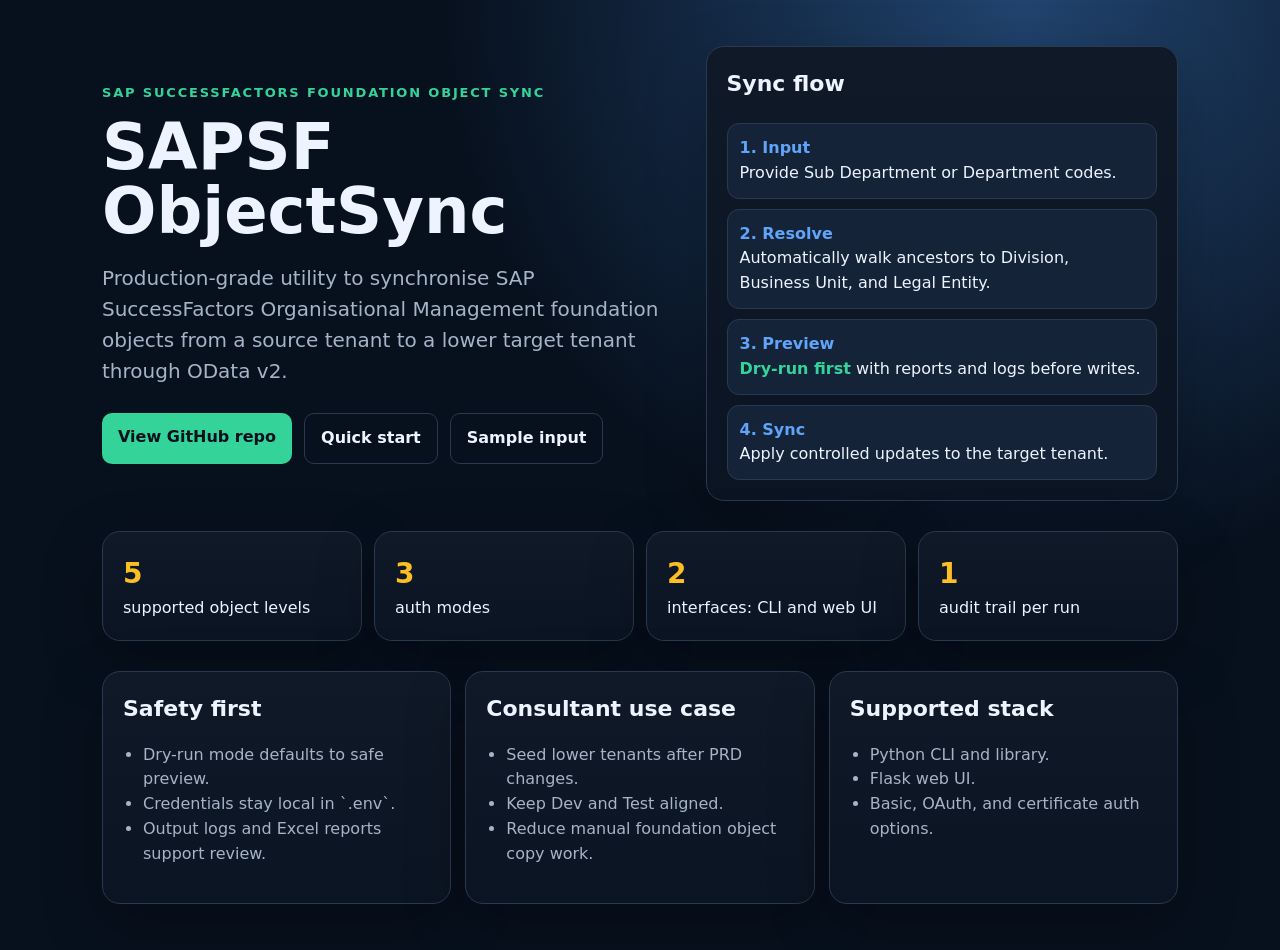
==== index.html @ e9845a9d "Add GitHub Pages landing page" ====
<!DOCTYPE html>
<html lang="en">
<head>
  <meta charset="UTF-8">
  <meta name="viewport" content="width=device-width, initial-scale=1.0">
  <title>SAPSF ObjectSync</title>
  <meta name="description" content="SAP SuccessFactors foundation object synchronisation for PRD to lower tenant sync, with dry-run, audit logs, CLI, Python library, and Flask web UI.">
  <meta property="og:title" content="SAPSF ObjectSync">
  <meta property="og:description" content="Synchronise SAP SuccessFactors OM foundation objects from source to target tenants with dry-run safety and detailed output reports.">
  <meta property="og:image" content="https://sahirvhora.github.io/SAPSF_ObjectSync/preview.svg">
  <meta property="og:type" content="website">
  <style>
    :root { color-scheme: dark; --bg:#07101d; --panel:#101927; --panel2:#152338; --line:#29394f; --text:#edf4ff; --muted:#a6b4c7; --blue:#60a5fa; --green:#34d399; --red:#fb7185; --gold:#fbbf24; }
    * { box-sizing:border-box; }
    body { margin:0; font-family:Inter, ui-sans-serif, system-ui, -apple-system, BlinkMacSystemFont, "Segoe UI", sans-serif; background:radial-gradient(circle at 80% 0%, #21446f 0, var(--bg) 42%); color:var(--text); line-height:1.55; }
    .wrap { max-width:1120px; margin:0 auto; padding:46px 22px; }
    .hero { display:grid; grid-template-columns:1.1fr .9fr; gap:26px; align-items:center; }
    .eyebrow { color:var(--green); text-transform:uppercase; letter-spacing:.14em; font-size:13px; font-weight:800; }
    h1 { margin:12px 0 16px; font-size:clamp(34px,6vw,64px); line-height:1; }
    .lead { color:var(--muted); font-size:20px; max-width:760px; }
    .actions { display:flex; flex-wrap:wrap; gap:12px; margin-top:26px; }
    a.btn { color:#06101d; background:var(--green); padding:12px 16px; border-radius:10px; text-decoration:none; font-weight:800; }
    a.btn.secondary { color:var(--text); background:transparent; border:1px solid var(--line); }
    .panel, .card { background:linear-gradient(180deg,var(--panel),#0b1422); border:1px solid var(--line); border-radius:18px; padding:20px; box-shadow:0 20px 60px rgba(0,0,0,.25); }
    .flow { display:grid; gap:10px; }
    .step { background:var(--panel2); border:1px solid var(--line); border-radius:12px; padding:12px; }
    .step b { color:var(--blue); }
    .metrics { display:grid; grid-template-columns:repeat(4,1fr); gap:12px; margin:30px 0; }
    .metric strong { display:block; color:var(--gold); font-size:28px; }
    .grid { display:grid; grid-template-columns:repeat(3,1fr); gap:14px; }
    h2 { margin:0 0 12px; font-size:22px; }
    ul { color:var(--muted); padding-left:20px; }
    .safe { color:var(--green); font-weight:800; }
    @media (max-width:850px){ .hero,.metrics,.grid{grid-template-columns:1fr} .wrap{padding:30px 16px} }
  </style>
</head>
<body>
  <main class="wrap">
    <section class="hero">
      <div>
        <div class="eyebrow">SAP SuccessFactors foundation object sync</div>
        <h1>SAPSF ObjectSync</h1>
        <p class="lead">Production-grade utility to synchronise SAP SuccessFactors Organisational Management foundation objects from a source tenant to a lower target tenant through OData v2.</p>
        <div class="actions">
          <a class="btn" href="https://github.com/SahirVhora/SAPSF_ObjectSync">View GitHub repo</a>
          <a class="btn secondary" href="https://github.com/SahirVhora/SAPSF_ObjectSync#quick-start">Quick start</a>
          <a class="btn secondary" href="https://github.com/SahirVhora/SAPSF_ObjectSync/tree/main/sample_data">Sample input</a>
        </div>
      </div>
      <aside class="card flow">
        <h2>Sync flow</h2>
        <div class="step"><b>1. Input</b><br>Provide Sub Department or Department codes.</div>
        <div class="step"><b>2. Resolve</b><br>Automatically walk ancestors to Division, Business Unit, and Legal Entity.</div>
        <div class="step"><b>3. Preview</b><br><span class="safe">Dry-run first</span> with reports and logs before writes.</div>
        <div class="step"><b>4. Sync</b><br>Apply controlled updates to the target tenant.</div>
      </aside>
    </section>

    <section class="metrics">
      <div class="panel metric"><strong>5</strong> supported object levels</div>
      <div class="panel metric"><strong>3</strong> auth modes</div>
      <div class="panel metric"><strong>2</strong> interfaces: CLI and web UI</div>
      <div class="panel metric"><strong>1</strong> audit trail per run</div>
    </section>

    <section class="grid">
      <div class="panel"><h2>Safety first</h2><ul><li>Dry-run mode defaults to safe preview.</li><li>Credentials stay local in `.env`.</li><li>Output logs and Excel reports support review.</li></ul></div>
      <div class="panel"><h2>Consultant use case</h2><ul><li>Seed lower tenants after PRD changes.</li><li>Keep Dev and Test aligned.</li><li>Reduce manual foundation object copy work.</li></ul></div>
      <div class="panel"><h2>Supported stack</h2><ul><li>Python CLI and library.</li><li>Flask web UI.</li><li>Basic, OAuth, and certificate auth options.</li></ul></div>
    </section>
  </main>
</body>
</html>
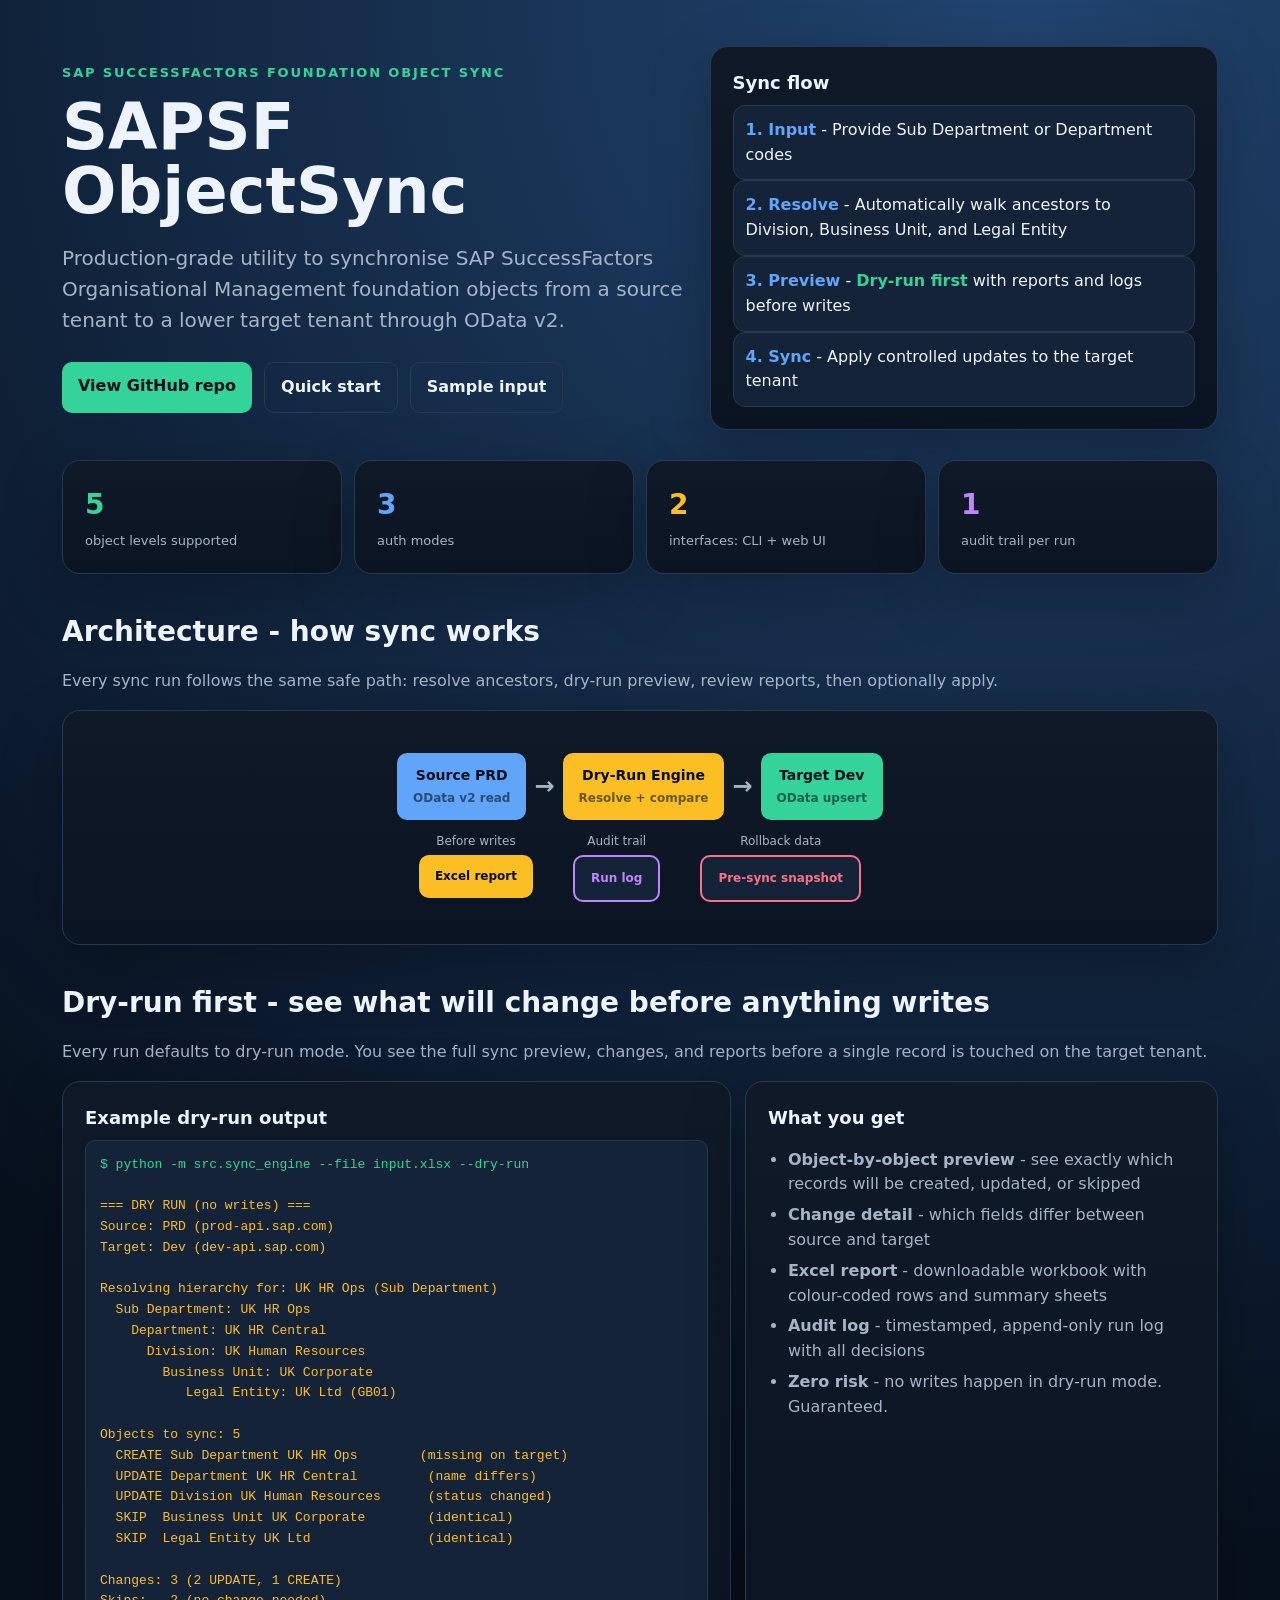
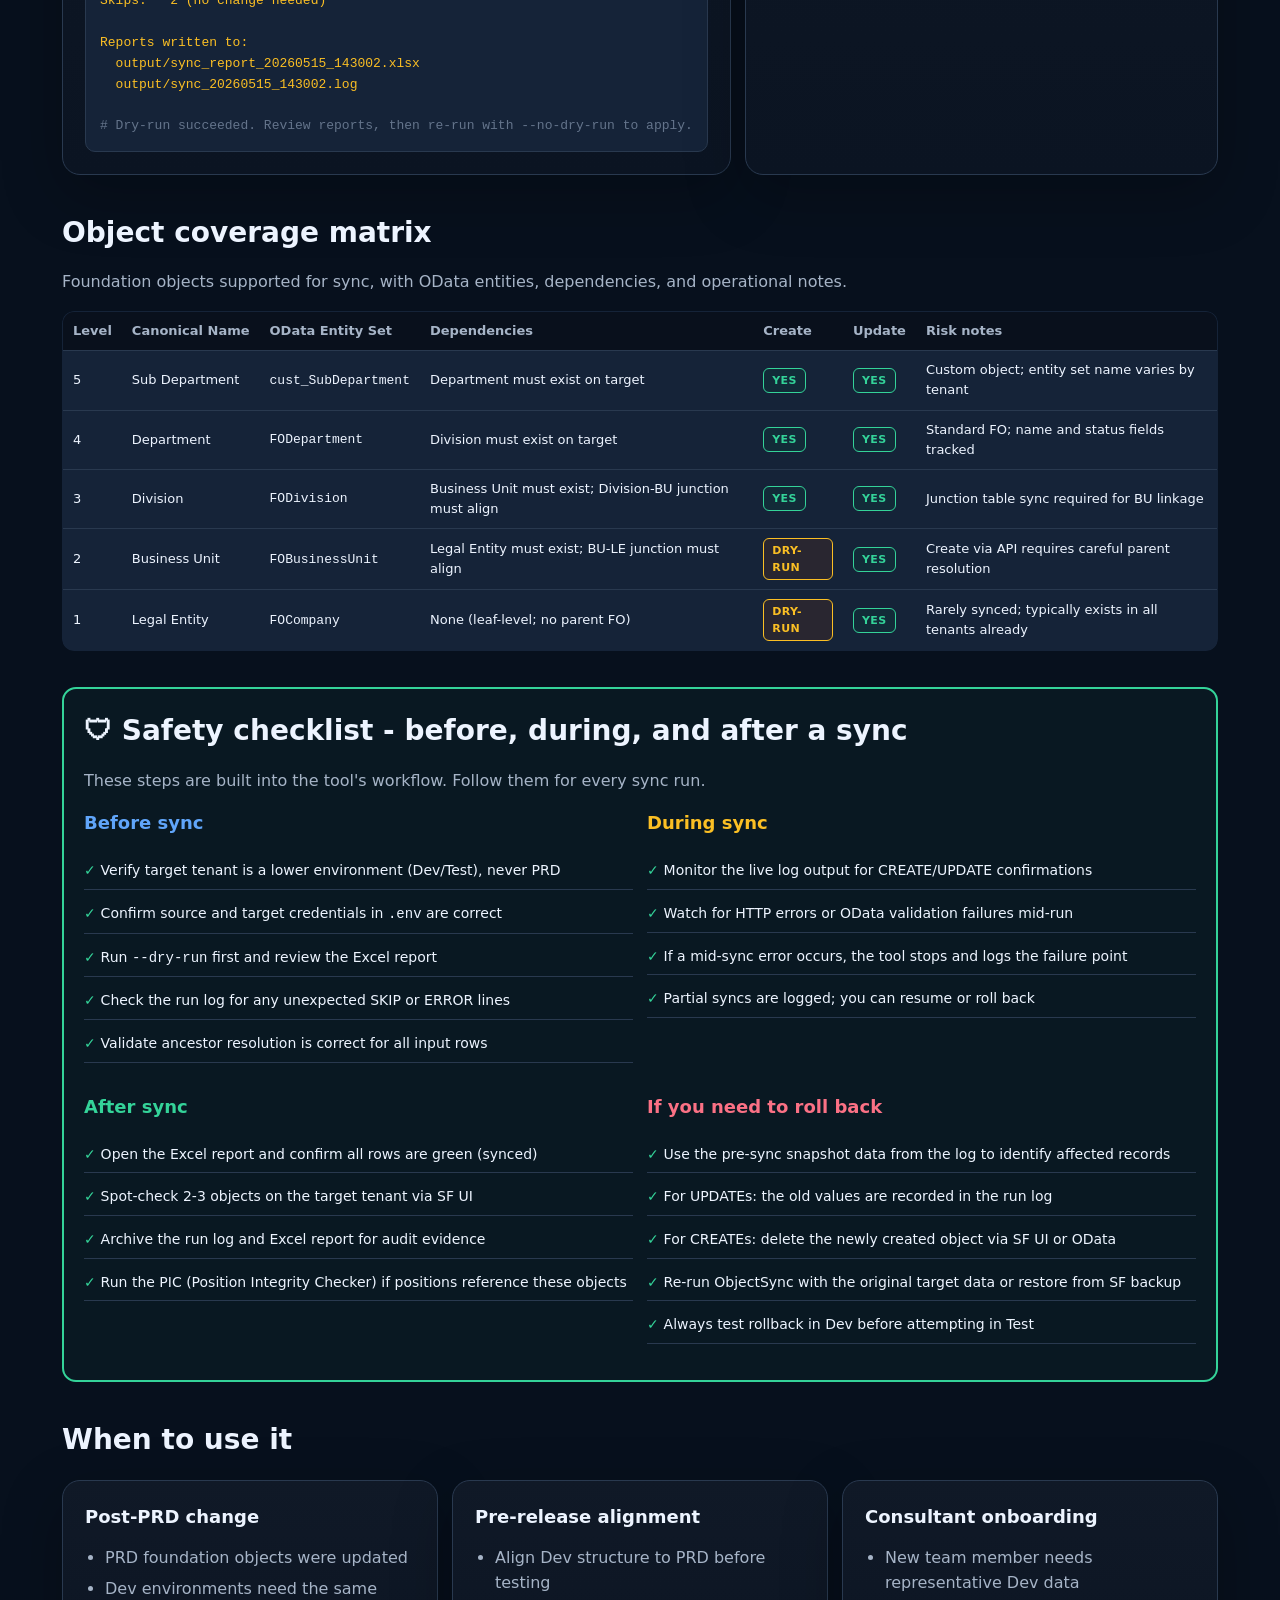
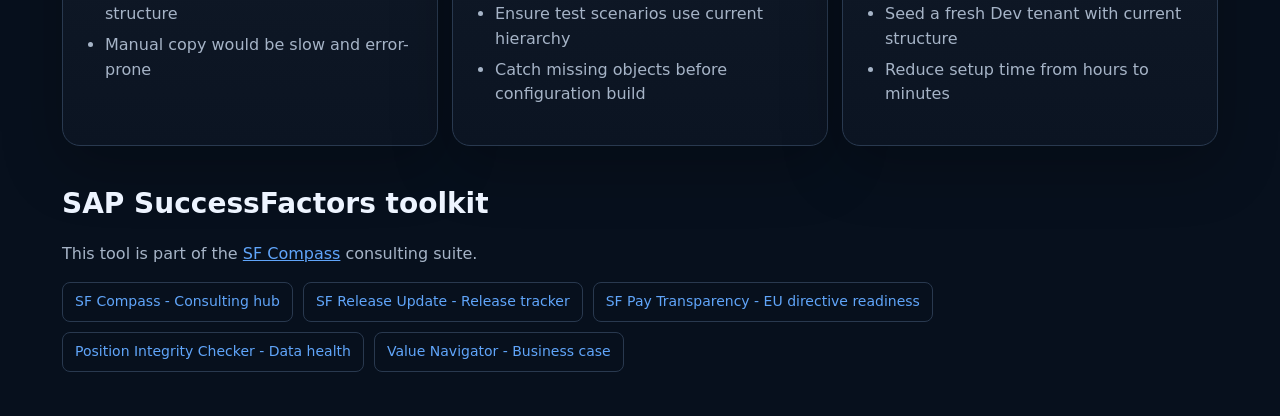
==== commit 9136d783: "Add architecture diagram, dry-run demo, safety checklist, and object coverage matrix" ====
--- a/index.html
+++ b/index.html
@@ -9,33 +9,71 @@
   <meta property="og:description" content="Synchronise SAP SuccessFactors OM foundation objects from source to target tenants with dry-run safety and detailed output reports.">
   <meta property="og:image" content="https://sahirvhora.github.io/SAPSF_ObjectSync/preview.svg">
   <meta property="og:type" content="website">
+  <meta name="twitter:card" content="summary_large_image">
+  <meta name="twitter:image" content="https://sahirvhora.github.io/SAPSF_ObjectSync/preview.svg">
   <style>
-    :root { color-scheme: dark; --bg:#07101d; --panel:#101927; --panel2:#152338; --line:#29394f; --text:#edf4ff; --muted:#a6b4c7; --blue:#60a5fa; --green:#34d399; --red:#fb7185; --gold:#fbbf24; }
+    :root { color-scheme: dark; --bg:#07101d; --panel:#101927; --panel2:#152338; --line:#29394f; --text:#edf4ff; --muted:#a6b4c7; --blue:#60a5fa; --green:#34d399; --red:#fb7185; --gold:#fbbf24; --purple:#c084fc; }
     * { box-sizing:border-box; }
     body { margin:0; font-family:Inter, ui-sans-serif, system-ui, -apple-system, BlinkMacSystemFont, "Segoe UI", sans-serif; background:radial-gradient(circle at 80% 0%, #21446f 0, var(--bg) 42%); color:var(--text); line-height:1.55; }
-    .wrap { max-width:1120px; margin:0 auto; padding:46px 22px; }
+    .wrap { max-width:1200px; margin:0 auto; padding:46px 22px; }
     .hero { display:grid; grid-template-columns:1.1fr .9fr; gap:26px; align-items:center; }
     .eyebrow { color:var(--green); text-transform:uppercase; letter-spacing:.14em; font-size:13px; font-weight:800; }
     h1 { margin:12px 0 16px; font-size:clamp(34px,6vw,64px); line-height:1; }
+    h2 { margin:0 0 14px; font-size:clamp(20px,3vw,28px); }
+    h3 { font-size:18px; margin:0 0 8px; }
     .lead { color:var(--muted); font-size:20px; max-width:760px; }
     .actions { display:flex; flex-wrap:wrap; gap:12px; margin-top:26px; }
     a.btn { color:#06101d; background:var(--green); padding:12px 16px; border-radius:10px; text-decoration:none; font-weight:800; }
     a.btn.secondary { color:var(--text); background:transparent; border:1px solid var(--line); }
-    .panel, .card { background:linear-gradient(180deg,var(--panel),#0b1422); border:1px solid var(--line); border-radius:18px; padding:20px; box-shadow:0 20px 60px rgba(0,0,0,.25); }
-    .flow { display:grid; gap:10px; }
+    .section { margin-top:36px; }
+    .panel, .card { background:linear-gradient(180deg,var(--panel),#0b1422); border:1px solid var(--line); border-radius:18px; padding:22px; box-shadow:0 20px 60px rgba(0,0,0,.25); }
+    .metrics { display:grid; grid-template-columns:repeat(4,1fr); gap:12px; margin:30px 0; }
+    .metric strong { display:block; font-size:28px; }
+    .metric .muted-sub { font-size:13px; color:var(--muted); margin-top:4px; display:block; }
+    .grid2 { display:grid; grid-template-columns:repeat(2,1fr); gap:14px; }
+    .grid3 { display:grid; grid-template-columns:repeat(3,1fr); gap:14px; margin-top:18px; }
+    .grid4 { display:grid; grid-template-columns:repeat(4,1fr); gap:14px; margin-top:18px; }
+    ul { padding-left:20px; color:var(--muted); }
+    li { margin-bottom:6px; }
+    .safe { color:var(--green); font-weight:800; }
+    table { width:100%; border-collapse:collapse; background:var(--panel2); border:1px solid var(--line); border-radius:12px; overflow:hidden; font-size:13px; }
+    th, td { padding:9px 10px; border-bottom:1px solid var(--line); text-align:left; }
+    th { color:var(--muted); font-weight:700; background:#09101c; white-space:nowrap; }
+    tr:hover td { background:rgba(96,165,250,.04); }
+    .table-wrap { overflow-x:auto; margin-top:12px; border-radius:12px; }
+    .badge { display:inline-block; padding:3px 8px; border-radius:6px; font-size:11px; font-weight:800; letter-spacing:.04em; }
+    .badge-yes { background:#064e3b33; color:var(--green); border:1px solid var(--green); }
+    .badge-dry { background:#78350f33; color:var(--gold); border:1px solid var(--gold); }
+    .badge-na { background:#1e1b4b33; color:var(--purple); border:1px solid var(--purple); }
     .step { background:var(--panel2); border:1px solid var(--line); border-radius:12px; padding:12px; }
     .step b { color:var(--blue); }
-    .metrics { display:grid; grid-template-columns:repeat(4,1fr); gap:12px; margin:30px 0; }
-    .metric strong { display:block; color:var(--gold); font-size:28px; }
-    .grid { display:grid; grid-template-columns:repeat(3,1fr); gap:14px; }
-    h2 { margin:0 0 12px; font-size:22px; }
-    ul { color:var(--muted); padding-left:20px; }
-    .safe { color:var(--green); font-weight:800; }
-    @media (max-width:850px){ .hero,.metrics,.grid{grid-template-columns:1fr} .wrap{padding:30px 16px} }
+    .checklist { list-style:none; padding:0; }
+    .checklist li { padding:7px 0; border-bottom:1px solid var(--line); color:var(--text); font-size:14px; }
+    .checklist li::before { content:"✓  "; color:var(--green); font-weight:800; }
+    .safe-box { border:2px solid var(--green); border-radius:14px; padding:20px; background:rgba(52,211,153,.04); }
+    .safe-box strong { color:var(--green); }
+    .related { display:flex; flex-wrap:wrap; gap:10px; margin-top:14px; }
+    .related a { color:var(--blue); border:1px solid var(--line); border-radius:8px; padding:8px 12px; text-decoration:none; font-size:14px; }
+    .related a:hover { border-color:var(--blue); }
+    .arch { text-align:center; margin:20px 0; }
+    .arch-row { display:flex; gap:8px; justify-content:center; align-items:center; flex-wrap:wrap; }
+    .arch-box { padding:12px 16px; border-radius:10px; font-weight:700; font-size:14px; min-width:110px; text-align:center; }
+    .arch-src { background:var(--blue); color:#06101d; }
+    .arch-dry { background:var(--gold); color:#06101d; }
+    .arch-tgt { background:var(--green); color:#06101d; }
+    .arch-log { background:var(--panel2); border:2px solid var(--purple); color:var(--purple); }
+    .arch-arrow { color:var(--muted); font-size:24px; font-weight:800; }
+    .arch-label { color:var(--muted); font-size:12px; margin-top:4px; }
+    .code-block { background:var(--panel2); border:1px solid var(--line); border-radius:10px; padding:14px; font-family:"Cascadia Code","Fira Code",monospace; font-size:13px; color:var(--muted); overflow-x:auto; white-space:pre; line-height:1.6; }
+    .code-block .cmd { color:var(--green); }
+    .code-block .comment { color:#64748b; }
+    .code-block .output { color:var(--gold); }
+    @media (max-width:860px){ .hero,.grid2,.grid3,.grid4,.metrics{grid-template-columns:1fr} .wrap{padding:30px 16px} }
   </style>
 </head>
 <body>
   <main class="wrap">
+    <!-- ===== HERO ===== -->
     <section class="hero">
       <div>
         <div class="eyebrow">SAP SuccessFactors foundation object sync</div>
@@ -47,26 +85,206 @@
           <a class="btn secondary" href="https://github.com/SahirVhora/SAPSF_ObjectSync/tree/main/sample_data">Sample input</a>
         </div>
       </div>
-      <aside class="card flow">
-        <h2>Sync flow</h2>
-        <div class="step"><b>1. Input</b><br>Provide Sub Department or Department codes.</div>
-        <div class="step"><b>2. Resolve</b><br>Automatically walk ancestors to Division, Business Unit, and Legal Entity.</div>
-        <div class="step"><b>3. Preview</b><br><span class="safe">Dry-run first</span> with reports and logs before writes.</div>
-        <div class="step"><b>4. Sync</b><br>Apply controlled updates to the target tenant.</div>
+      <aside class="card">
+        <h3>Sync flow</h3>
+        <div class="step"><b>1. Input</b> - Provide Sub Department or Department codes</div>
+        <div class="step"><b>2. Resolve</b> - Automatically walk ancestors to Division, Business Unit, and Legal Entity</div>
+        <div class="step"><b>3. Preview</b> - <span class="safe">Dry-run first</span> with reports and logs before writes</div>
+        <div class="step"><b>4. Sync</b> - Apply controlled updates to the target tenant</div>
       </aside>
     </section>
 
+    <!-- ===== METRICS ===== -->
     <section class="metrics">
-      <div class="panel metric"><strong>5</strong> supported object levels</div>
-      <div class="panel metric"><strong>3</strong> auth modes</div>
-      <div class="panel metric"><strong>2</strong> interfaces: CLI and web UI</div>
-      <div class="panel metric"><strong>1</strong> audit trail per run</div>
-    </section>
-
-    <section class="grid">
-      <div class="panel"><h2>Safety first</h2><ul><li>Dry-run mode defaults to safe preview.</li><li>Credentials stay local in `.env`.</li><li>Output logs and Excel reports support review.</li></ul></div>
-      <div class="panel"><h2>Consultant use case</h2><ul><li>Seed lower tenants after PRD changes.</li><li>Keep Dev and Test aligned.</li><li>Reduce manual foundation object copy work.</li></ul></div>
-      <div class="panel"><h2>Supported stack</h2><ul><li>Python CLI and library.</li><li>Flask web UI.</li><li>Basic, OAuth, and certificate auth options.</li></ul></div>
+      <div class="panel metric"><strong style="color:var(--green)">5</strong><span class="muted-sub">object levels supported</span></div>
+      <div class="panel metric"><strong style="color:var(--blue)">3</strong><span class="muted-sub">auth modes</span></div>
+      <div class="panel metric"><strong style="color:var(--gold)">2</strong><span class="muted-sub">interfaces: CLI + web UI</span></div>
+      <div class="panel metric"><strong style="color:var(--purple)">1</strong><span class="muted-sub">audit trail per run</span></div>
+    </section>
+
+    <!-- ===== ARCHITECTURE DIAGRAM ===== -->
+    <section class="section">
+      <h2>Architecture - how sync works</h2>
+      <p style="color:var(--muted);margin-bottom:16px">Every sync run follows the same safe path: resolve ancestors, dry-run preview, review reports, then optionally apply.</p>
+      <div class="card">
+        <div class="arch">
+          <div class="arch-row" style="margin-bottom:12px">
+            <div class="arch-box arch-src">Source PRD<br><span class="arch-label" style="color:#06101d99">OData v2 read</span></div>
+            <div class="arch-arrow">&#8594;</div>
+            <div class="arch-box arch-dry">Dry-Run Engine<br><span class="arch-label" style="color:#06101d99">Resolve + compare</span></div>
+            <div class="arch-arrow">&#8594;</div>
+            <div class="arch-box arch-tgt">Target Dev<br><span class="arch-label" style="color:#06101d99">OData upsert</span></div>
+          </div>
+          <div style="display:flex;justify-content:center;gap:40px;flex-wrap:wrap;margin-top:8px">
+            <div style="text-align:center">
+              <div style="color:var(--muted);font-size:12px;margin-bottom:4px">Before writes</div>
+              <div class="arch-box arch-dry" style="font-size:12px;min-width:80px">Excel report</div>
+            </div>
+            <div style="text-align:center">
+              <div style="color:var(--muted);font-size:12px;margin-bottom:4px">Audit trail</div>
+              <div class="arch-box arch-log" style="font-size:12px;min-width:80px">Run log</div>
+            </div>
+            <div style="text-align:center">
+              <div style="color:var(--muted);font-size:12px;margin-bottom:4px">Rollback data</div>
+              <div class="arch-box" style="background:var(--panel2);border:2px solid var(--red);color:var(--red);font-size:12px;min-width:80px">Pre-sync snapshot</div>
+            </div>
+          </div>
+        </div>
+      </div>
+    </section>
+
+    <!-- ===== DRY-RUN DEMO ===== -->
+    <section class="section">
+      <h2>Dry-run first - see what will change before anything writes</h2>
+      <p style="color:var(--muted)">Every run defaults to dry-run mode. You see the full sync preview, changes, and reports before a single record is touched on the target tenant.</p>
+      <div class="grid2">
+        <div class="card">
+          <h3>Example dry-run output</h3>
+          <div class="code-block"><span class="cmd">$ python -m src.sync_engine --file input.xlsx --dry-run</span>
+
+<span class="output">=== DRY RUN (no writes) ===
+Source: PRD (prod-api.sap.com)
+Target: Dev (dev-api.sap.com)
+
+Resolving hierarchy for: UK HR Ops (Sub Department)
+  Sub Department: UK HR Ops
+    Department: UK HR Central
+      Division: UK Human Resources
+        Business Unit: UK Corporate
+           Legal Entity: UK Ltd (GB01)
+
+Objects to sync: 5
+  CREATE Sub Department UK HR Ops        (missing on target)
+  UPDATE Department UK HR Central         (name differs)
+  UPDATE Division UK Human Resources      (status changed)
+  SKIP  Business Unit UK Corporate        (identical)
+  SKIP  Legal Entity UK Ltd               (identical)
+
+Changes: 3 (2 UPDATE, 1 CREATE)
+Skips:   2 (no change needed)
+
+Reports written to:
+  output/sync_report_20260515_143002.xlsx
+  output/sync_20260515_143002.log
+
+<span class="comment"># Dry-run succeeded. Review reports, then re-run with --no-dry-run to apply.</span></span></div>
+        </div>
+        <div class="card">
+          <h3>What you get</h3>
+          <ul style="padding-left:20px">
+            <li><b>Object-by-object preview</b> - see exactly which records will be created, updated, or skipped</li>
+            <li><b>Change detail</b> - which fields differ between source and target</li>
+            <li><b>Excel report</b> - downloadable workbook with colour-coded rows and summary sheets</li>
+            <li><b>Audit log</b> - timestamped, append-only run log with all decisions</li>
+            <li><b>Zero risk</b> - no writes happen in dry-run mode. Guaranteed.</li>
+          </ul>
+        </div>
+      </div>
+    </section>
+
+    <!-- ===== OBJECT COVERAGE MATRIX ===== -->
+    <section class="section">
+      <h2>Object coverage matrix</h2>
+      <p style="color:var(--muted)">Foundation objects supported for sync, with OData entities, dependencies, and operational notes.</p>
+      <div class="table-wrap">
+        <table>
+          <thead>
+            <tr>
+              <th>Level</th><th>Canonical Name</th><th>OData Entity Set</th><th>Dependencies</th><th>Create</th><th>Update</th><th>Risk notes</th>
+            </tr>
+          </thead>
+          <tbody>
+            <tr>
+              <td>5</td><td>Sub Department</td><td><code>cust_SubDepartment</code></td><td>Department must exist on target</td><td><span class="badge badge-yes">YES</span></td><td><span class="badge badge-yes">YES</span></td><td>Custom object; entity set name varies by tenant</td>
+            </tr>
+            <tr>
+              <td>4</td><td>Department</td><td><code>FODepartment</code></td><td>Division must exist on target</td><td><span class="badge badge-yes">YES</span></td><td><span class="badge badge-yes">YES</span></td><td>Standard FO; name and status fields tracked</td>
+            </tr>
+            <tr>
+              <td>3</td><td>Division</td><td><code>FODivision</code></td><td>Business Unit must exist; Division-BU junction must align</td><td><span class="badge badge-yes">YES</span></td><td><span class="badge badge-yes">YES</span></td><td>Junction table sync required for BU linkage</td>
+            </tr>
+            <tr>
+              <td>2</td><td>Business Unit</td><td><code>FOBusinessUnit</code></td><td>Legal Entity must exist; BU-LE junction must align</td><td><span class="badge badge-dry">DRY-RUN</span></td><td><span class="badge badge-yes">YES</span></td><td>Create via API requires careful parent resolution</td>
+            </tr>
+            <tr>
+              <td>1</td><td>Legal Entity</td><td><code>FOCompany</code></td><td>None (leaf-level; no parent FO)</td><td><span class="badge badge-dry">DRY-RUN</span></td><td><span class="badge badge-yes">YES</span></td><td>Rarely synced; typically exists in all tenants already</td>
+            </tr>
+          </tbody>
+        </table>
+      </div>
+    </section>
+
+    <!-- ===== SAFETY & ROLLBACK ===== -->
+    <section class="section">
+      <div class="safe-box">
+        <h2>&#128737; Safety checklist - before, during, and after a sync</h2>
+        <p style="color:var(--muted);margin-bottom:16px">These steps are built into the tool's workflow. Follow them for every sync run.</p>
+        <div class="grid2">
+          <div>
+            <h3 style="color:var(--blue)">Before sync</h3>
+            <ul class="checklist">
+              <li>Verify target tenant is a lower environment (Dev/Test), never PRD</li>
+              <li>Confirm source and target credentials in <code>.env</code> are correct</li>
+              <li>Run <code>--dry-run</code> first and review the Excel report</li>
+              <li>Check the run log for any unexpected SKIP or ERROR lines</li>
+              <li>Validate ancestor resolution is correct for all input rows</li>
+            </ul>
+          </div>
+          <div>
+            <h3 style="color:var(--gold)">During sync</h3>
+            <ul class="checklist">
+              <li>Monitor the live log output for CREATE/UPDATE confirmations</li>
+              <li>Watch for HTTP errors or OData validation failures mid-run</li>
+              <li>If a mid-sync error occurs, the tool stops and logs the failure point</li>
+              <li>Partial syncs are logged; you can resume or roll back</li>
+            </ul>
+          </div>
+        </div>
+        <div class="grid2" style="margin-top:14px">
+          <div>
+            <h3 style="color:var(--green)">After sync</h3>
+            <ul class="checklist">
+              <li>Open the Excel report and confirm all rows are green (synced)</li>
+              <li>Spot-check 2-3 objects on the target tenant via SF UI</li>
+              <li>Archive the run log and Excel report for audit evidence</li>
+              <li>Run the PIC (Position Integrity Checker) if positions reference these objects</li>
+            </ul>
+          </div>
+          <div>
+            <h3 style="color:var(--red)">If you need to roll back</h3>
+            <ul class="checklist">
+              <li>Use the pre-sync snapshot data from the log to identify affected records</li>
+              <li>For UPDATEs: the old values are recorded in the run log</li>
+              <li>For CREATEs: delete the newly created object via SF UI or OData</li>
+              <li>Re-run ObjectSync with the original target data or restore from SF backup</li>
+              <li>Always test rollback in Dev before attempting in Test</li>
+            </ul>
+          </div>
+        </div>
+      </div>
+    </section>
+
+    <!-- ===== USE CASES ===== -->
+    <section class="section">
+      <h2>When to use it</h2>
+      <div class="grid3">
+        <div class="panel"><h3>Post-PRD change</h3><ul><li>PRD foundation objects were updated</li><li>Dev environments need the same structure</li><li>Manual copy would be slow and error-prone</li></ul></div>
+        <div class="panel"><h3>Pre-release alignment</h3><ul><li>Align Dev structure to PRD before testing</li><li>Ensure test scenarios use current hierarchy</li><li>Catch missing objects before configuration build</li></ul></div>
+        <div class="panel"><h3>Consultant onboarding</h3><ul><li>New team member needs representative Dev data</li><li>Seed a fresh Dev tenant with current structure</li><li>Reduce setup time from hours to minutes</li></ul></div>
+      </div>
+    </section>
+
+    <!-- ===== RELATED TOOLS ===== -->
+    <section class="section">
+      <h2>SAP SuccessFactors toolkit</h2>
+      <p style="color:var(--muted)">This tool is part of the <a href="https://sahirvhora.github.io/sf-compass/" style="color:var(--blue)">SF Compass</a> consulting suite.</p>
+      <div class="related">
+        <a href="https://sahirvhora.github.io/sf-compass/">SF Compass - Consulting hub</a>
+        <a href="https://sahirvhora.github.io/sf-release-update/">SF Release Update - Release tracker</a>
+        <a href="https://sahirvhora.github.io/sf-pay-transparency/">SF Pay Transparency - EU directive readiness</a>
+        <a href="https://sahirvhora.github.io/sf-position-integrity-checker/">Position Integrity Checker - Data health</a>
+        <a href="https://sahirvhora.github.io/sf-value-navigator/">Value Navigator - Business case</a>
+      </div>
     </section>
   </main>
 </body>
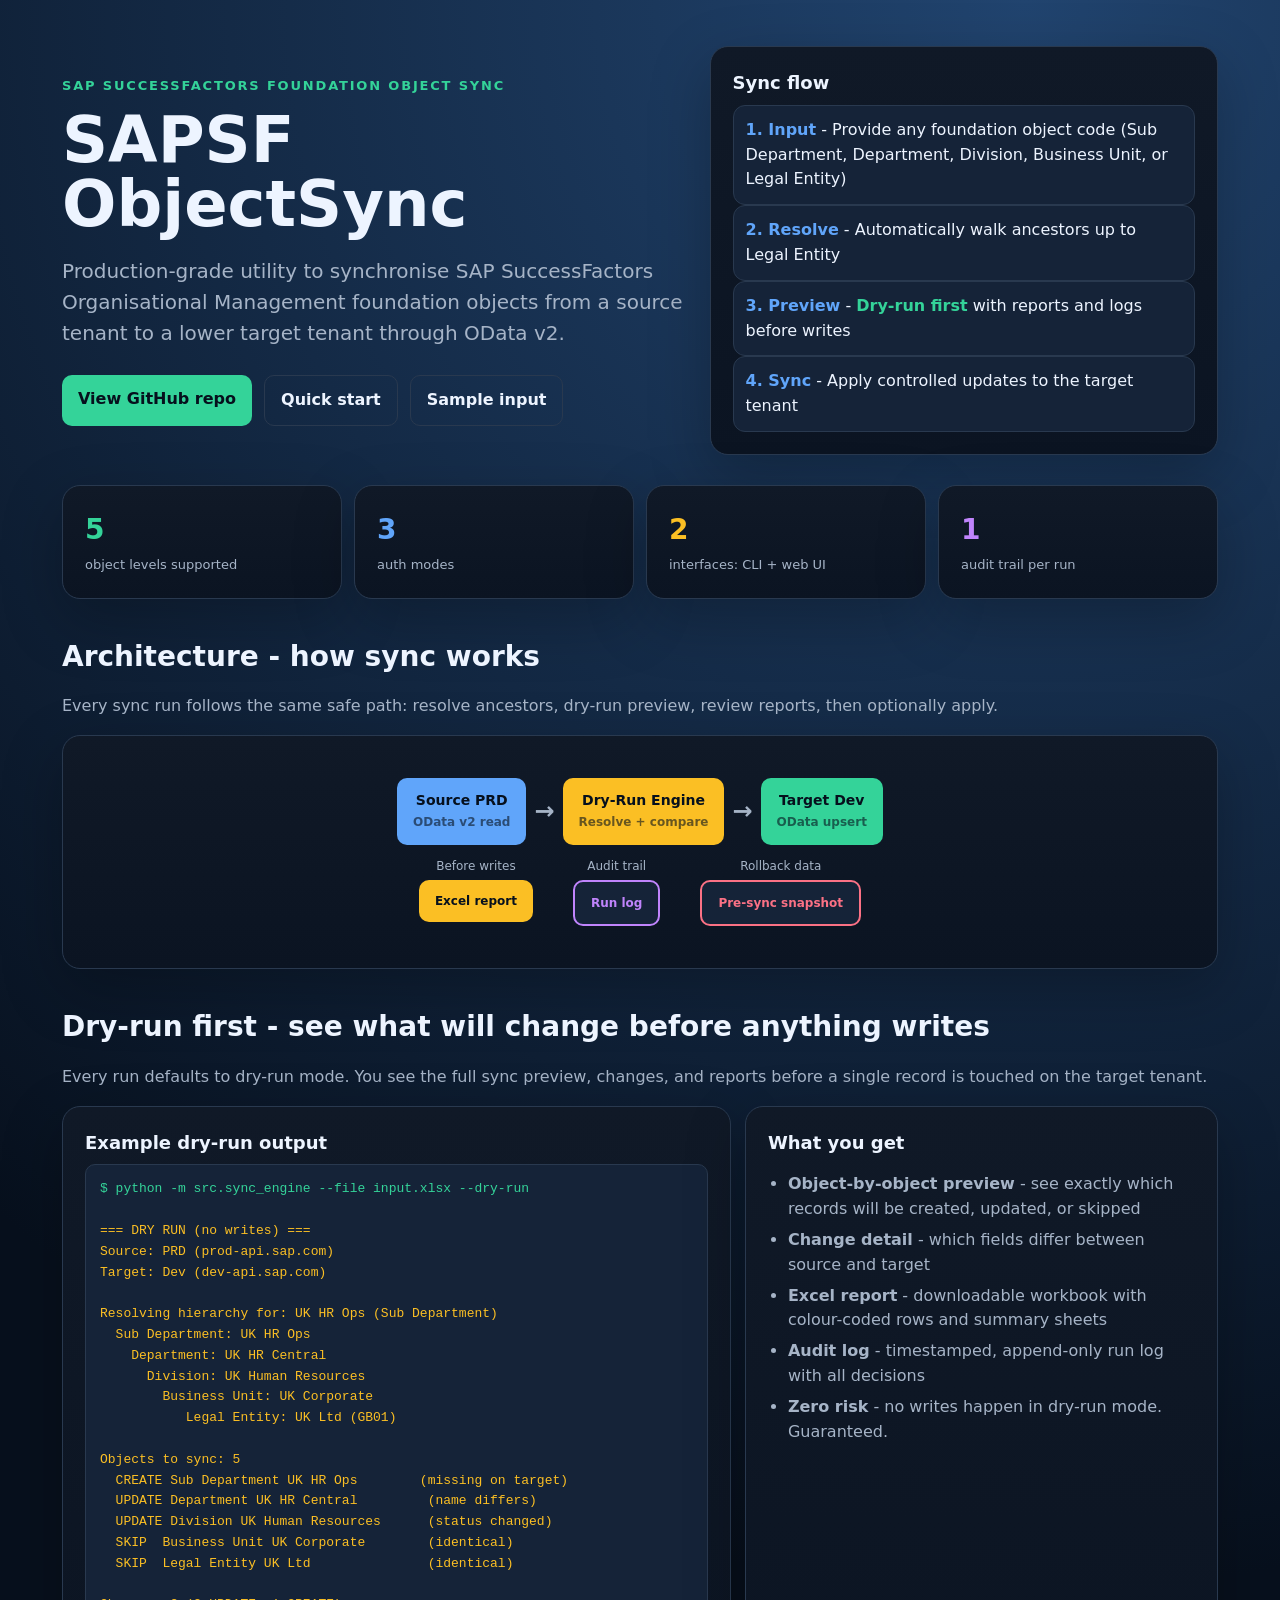
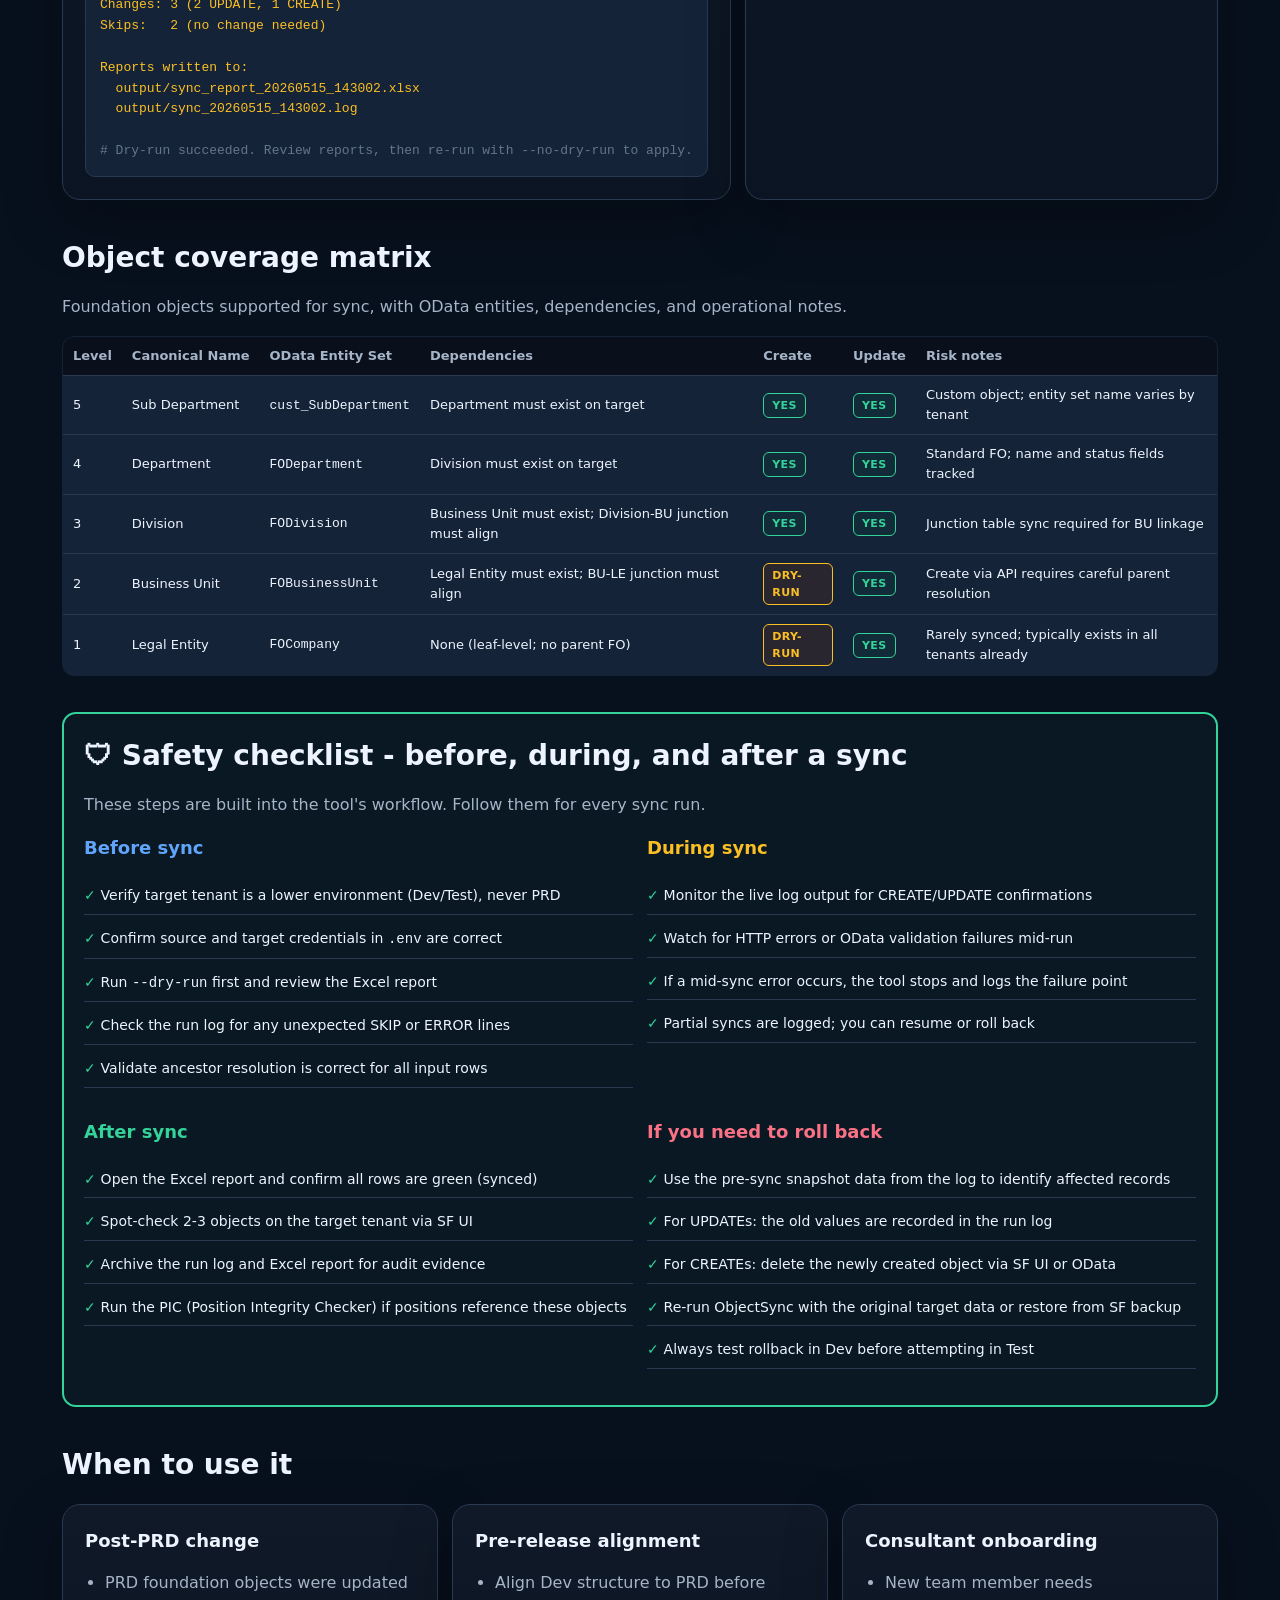
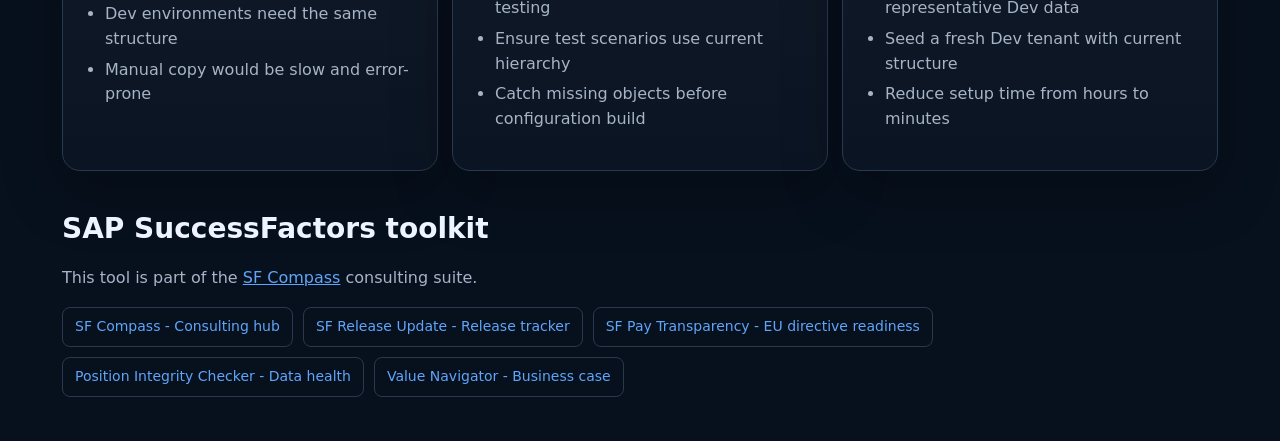
==== commit b23558e7: "style: ruff auto-fix + commit in-progress changes - 'ruff check --fix' across 11 files: 31 unused im" ====
--- a/index.html
+++ b/index.html
@@ -4,13 +4,17 @@
   <meta charset="UTF-8">
   <meta name="viewport" content="width=device-width, initial-scale=1.0">
   <title>SAPSF ObjectSync</title>
+    <link rel="icon" type="image/svg+xml" href="favicon.svg">
   <meta name="description" content="SAP SuccessFactors foundation object synchronisation for PRD to lower tenant sync, with dry-run, audit logs, CLI, Python library, and Flask web UI.">
   <meta property="og:title" content="SAPSF ObjectSync">
   <meta property="og:description" content="Synchronise SAP SuccessFactors OM foundation objects from source to target tenants with dry-run safety and detailed output reports.">
-  <meta property="og:image" content="https://sahirvhora.github.io/SAPSF_ObjectSync/preview.svg">
+  <meta property="og:image" content="https://sahirvhora.github.io/sf-object-sync/preview.svg">
   <meta property="og:type" content="website">
+<meta property="og:url" content="https://sahirvhora.github.io/sf-object-sync">
+<link rel="canonical" href="https://sahirvhora.github.io/sf-object-sync">
+<meta name="robots" content="index, follow">
   <meta name="twitter:card" content="summary_large_image">
-  <meta name="twitter:image" content="https://sahirvhora.github.io/SAPSF_ObjectSync/preview.svg">
+  <meta name="twitter:image" content="https://sahirvhora.github.io/sf-object-sync/preview.svg">
   <style>
     :root { color-scheme: dark; --bg:#07101d; --panel:#101927; --panel2:#152338; --line:#29394f; --text:#edf4ff; --muted:#a6b4c7; --blue:#60a5fa; --green:#34d399; --red:#fb7185; --gold:#fbbf24; --purple:#c084fc; }
     * { box-sizing:border-box; }
@@ -80,15 +84,15 @@
         <h1>SAPSF ObjectSync</h1>
         <p class="lead">Production-grade utility to synchronise SAP SuccessFactors Organisational Management foundation objects from a source tenant to a lower target tenant through OData v2.</p>
         <div class="actions">
-          <a class="btn" href="https://github.com/SahirVhora/SAPSF_ObjectSync">View GitHub repo</a>
-          <a class="btn secondary" href="https://github.com/SahirVhora/SAPSF_ObjectSync#quick-start">Quick start</a>
-          <a class="btn secondary" href="https://github.com/SahirVhora/SAPSF_ObjectSync/tree/main/sample_data">Sample input</a>
+          <a class="btn" href="https://github.com/SahirVhora/sf-object-sync">View GitHub repo</a>
+          <a class="btn secondary" href="https://github.com/SahirVhora/sf-object-sync#quick-start">Quick start</a>
+          <a class="btn secondary" href="https://github.com/SahirVhora/sf-object-sync/tree/main/sample_data">Sample input</a>
         </div>
       </div>
       <aside class="card">
         <h3>Sync flow</h3>
-        <div class="step"><b>1. Input</b> - Provide Sub Department or Department codes</div>
-        <div class="step"><b>2. Resolve</b> - Automatically walk ancestors to Division, Business Unit, and Legal Entity</div>
+        <div class="step"><b>1. Input</b> - Provide any foundation object code (Sub Department, Department, Division, Business Unit, or Legal Entity)</div>
+        <div class="step"><b>2. Resolve</b> - Automatically walk ancestors up to Legal Entity</div>
         <div class="step"><b>3. Preview</b> - <span class="safe">Dry-run first</span> with reports and logs before writes</div>
         <div class="step"><b>4. Sync</b> - Apply controlled updates to the target tenant</div>
       </aside>
